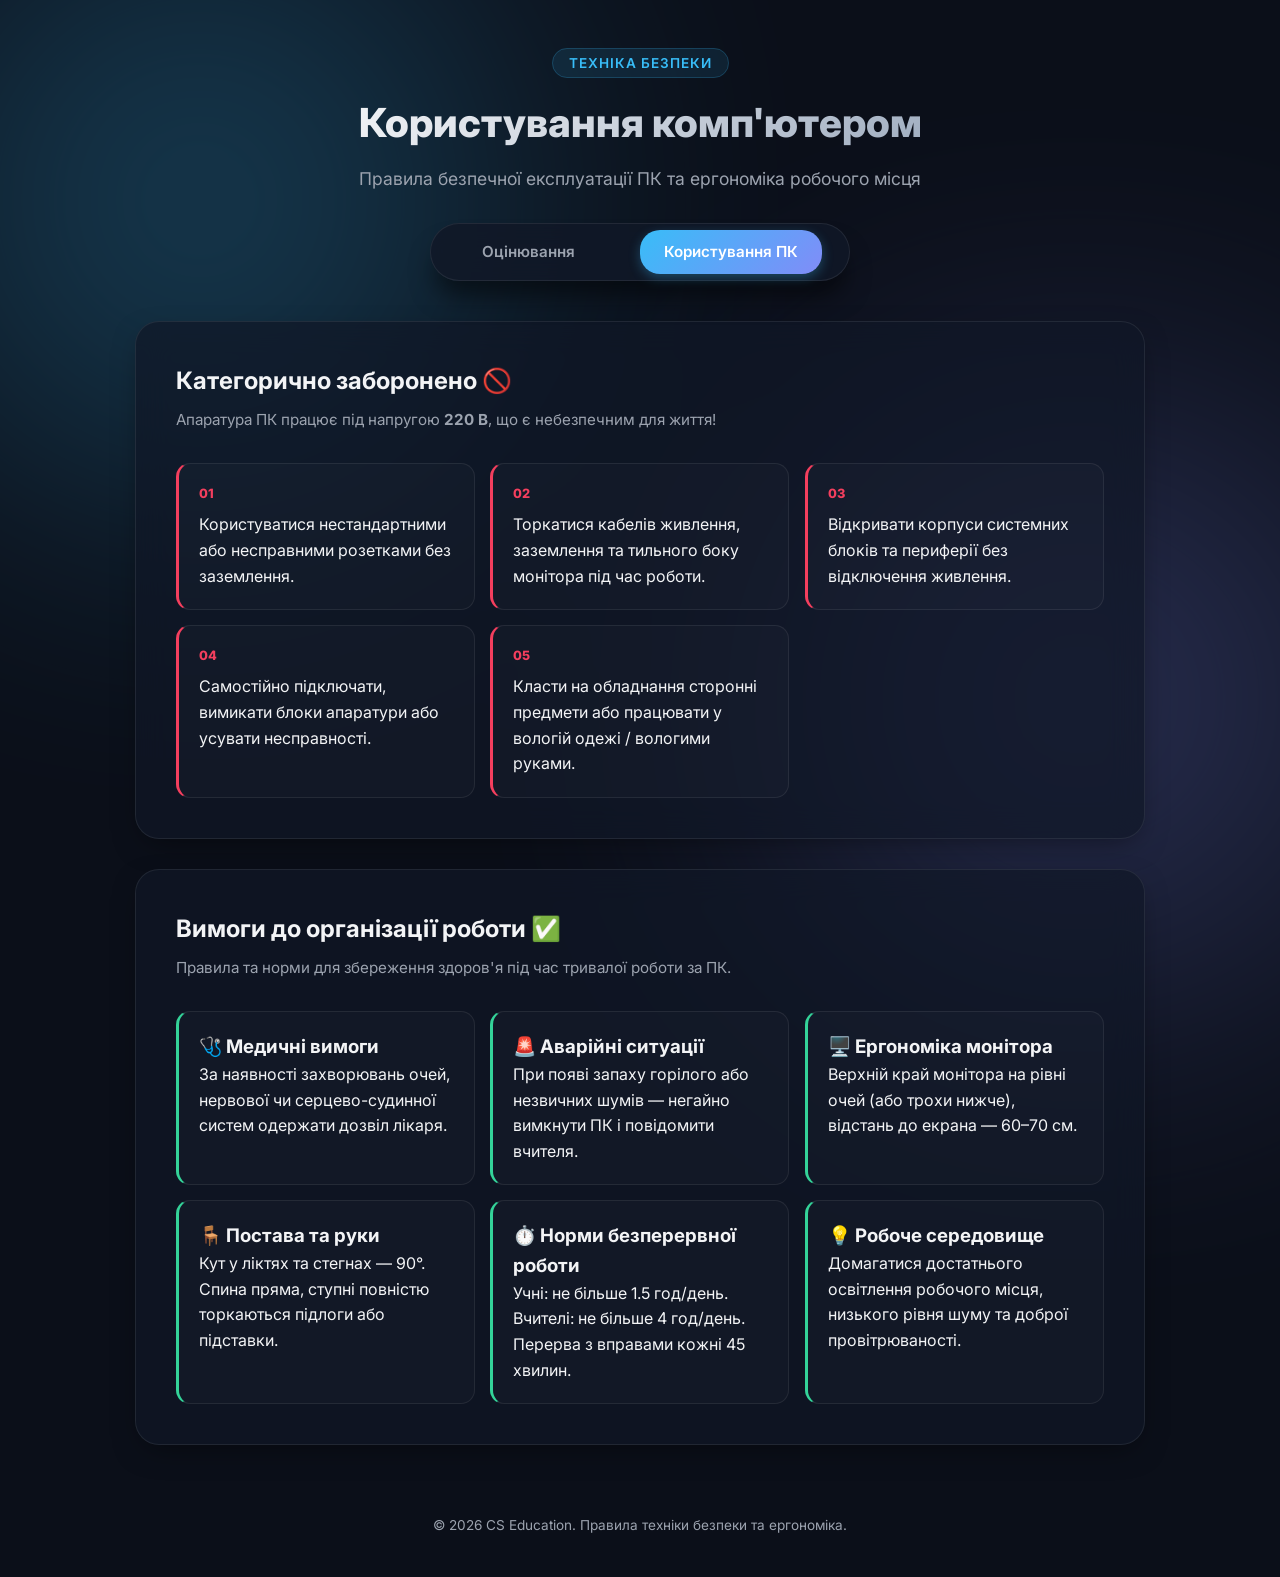
==== computer-rules.html @ 71c67681 "Add files via upload" ====
<!DOCTYPE html>
<html lang="uk">
<head>
    <meta charset="UTF-8">
    <meta name="viewport" content="width=device-width, initial-scale=1.0">
    <title>Правила користування ПК — Безпека та Ергономіка</title>
    <link rel="stylesheet" href="style.css">
    <link rel="preconnect" href="https://fonts.googleapis.com">
    <link rel="preconnect" href="https://fonts.gstatic.com" crossorigin>
    <link href="https://fonts.googleapis.com/css2?family=Inter:wght@300;400;600;700;800&display=swap" rel="stylesheet">
</head>
<body>

    <div class="bg-glow bg-glow-1"></div>
    <div class="bg-glow bg-glow-2"></div>

    <header class="hero">
        <span class="tag">Техніка безпеки</span>
        <h1>Користування комп'ютером</h1>
        <p>Правила безпечної експлуатації ПК та ергономіка робочого місця</p>
    </header>

    <nav class="glass-nav">
        <ul>
            <li><a href="criteria.html" class="nav-btn">Оцінювання</a></li>
            <li><a href="computer-rules.html" class="active nav-btn">Користування ПК</a></li>
        </ul>
    </nav>

    <main class="container">

        <!-- Заборонені дії -->
        <section id="safety-forbidden" class="glass-card warning-card">
            <h2 class="section-title">Категорично заборонено 🚫</h2>
            <p class="section-subtitle">Апаратура ПК працює під напругою <strong>220 В</strong>, що є небезпечним для життя!</p>
            
            <div class="rules-grid">
                <div class="rule-box forbidden js-hover-card">
                    <span class="rule-num">01</span>
                    <p>Користуватися нестандартними або несправними розетками без заземлення.</p>
                </div>
                <div class="rule-box forbidden js-hover-card">
                    <span class="rule-num">02</span>
                    <p>Торкатися кабелів живлення, заземлення та тильного боку монітора під час роботи.</p>
                </div>
                <div class="rule-box forbidden js-hover-card">
                    <span class="rule-num">03</span>
                    <p>Відкривати корпуси системних блоків та периферії без відключення живлення.</p>
                </div>
                <div class="rule-box forbidden js-hover-card">
                    <span class="rule-num">04</span>
                    <p>Самостійно підключати, вимикати блоки апаратури або усувати несправності.</p>
                </div>
                <div class="rule-box forbidden js-hover-card">
                    <span class="rule-num">05</span>
                    <p>Класти на обладнання сторонні предмети або працювати у вологій одежі / вологими руками.</p>
                </div>
            </div>
        </section>

        <!-- Обов'язкові вимоги та рекомендації -->
        <section id="safety-rules" class="glass-card">
            <h2 class="section-title">Вимоги до організації роботи ✅</h2>
            <p class="section-subtitle">Правила та норми для збереження здоров'я під час тривалої роботи за ПК.</p>
            
            <div class="rules-grid">
                <div class="rule-box allow js-hover-card">
                    <h3>🩺 Медичні вимоги</h3>
                    <p>За наявності захворювань очей, нервової чи серцево-судинної систем одержати дозвіл лікаря.</p>
                </div>
                <div class="rule-box allow js-hover-card">
                    <h3>🚨 Аварійні ситуації</h3>
                    <p>При появі запаху горілого або незвичних шумів — негайно вимкнути ПК і повідомити вчителя.</p>
                </div>
                <div class="rule-box allow js-hover-card">
                    <h3>🖥️ Ергономіка монітора</h3>
                    <p>Верхній край монітора на рівні очей (або трохи нижче), відстань до екрана — 60–70 см.</p>
                </div>
                <div class="rule-box allow js-hover-card">
                    <h3>🪑 Постава та руки</h3>
                    <p>Кут у ліктях та стегнах — 90°. Спина пряма, ступні повністю торкаються підлоги або підставки.</p>
                </div>
                <div class="rule-box allow js-hover-card">
                    <h3>⏱️ Норми безперервної роботи</h3>
                    <p>Учні: не більше 1.5 год/день. Вчителі: не більше 4 год/день. Перерва з вправами кожні 45 хвилин.</p>
                </div>
                <div class="rule-box allow js-hover-card">
                    <h3>💡 Робоче середовище</h3>
                    <p>Домагатися достатнього освітлення робочого місця, низького рівня шуму та доброї провітрюваності.</p>
                </div>
            </div>
        </section>

    </main>

    <footer>
        <p>&copy; 2026 CS Education. Правила техніки безпеки та ергономіка.</p>
    </footer>

    <!-- JavaScript для інтерактивності -->
    <script>
        document.addEventListener('DOMContentLoaded', () => {
            // Анімація для навігаційних кнопок
            const navButtons = document.querySelectorAll('.nav-btn');
            navButtons.forEach(btn => {
                btn.addEventListener('mouseenter', () => {
                    btn.style.transform = 'scale(1.12)';
                    btn.style.transition = 'transform 0.25s cubic-bezier(0.34, 1.56, 0.64, 1)';
                });
                btn.addEventListener('mouseleave', () => {
                    btn.style.transform = 'scale(1)';
                });
            });

            // Анімація для блоків правил
            const hoverCards = document.querySelectorAll('.js-hover-card');
            hoverCards.forEach(card => {
                card.addEventListener('mouseenter', () => {
                    card.style.transform = 'translateY(-5px) scale(1.02)';
                    card.style.transition = 'all 0.3s cubic-bezier(0.25, 0.8, 0.25, 1)';
                });
                card.addEventListener('mouseleave', () => {
                    card.style.transform = 'translateY(0) scale(1)';
                });
            });
        });
    </script>

</body>
</html>
---- style.css ----
:root {
    --bg-main: #0b0f19;
    --accent-blue: #38bdf8;
    --accent-purple: #818cf8;
    --accent-red: #f43f5e;
    --accent-orange: #fb923c;
    --accent-green: #34d399;
    --text-primary: #f3f4f6;
    --text-secondary: #9ca3af;
    --glass-bg: rgba(17, 24, 39, 0.7);
    --glass-border: rgba(255, 255, 255, 0.08);
}

* {
    box-sizing: border-box;
    margin: 0;
    padding: 0;
}

body {
    font-family: 'Inter', system-ui, -apple-system, sans-serif;
    background-color: var(--bg-main);
    color: var(--text-primary);
    line-height: 1.6;
    overflow-x: hidden;
    position: relative;
    min-height: 100vh;
}

/* Фон */
.bg-glow {
    position: absolute;
    width: 600px;
    height: 600px;
    border-radius: 50%;
    filter: blur(140px);
    z-index: -1;
    opacity: 0.25;
}

.bg-glow-1 { top: -100px; left: -100px; background: var(--accent-blue); }
.bg-glow-2 { top: 400px; right: -100px; background: var(--accent-purple); }

/* Hero Header */
.hero {
    text-align: center;
    padding: 50px 20px 30px;
    max-width: 800px;
    margin: 0 auto;
}

.tag {
    background: rgba(56, 189, 248, 0.1);
    color: var(--accent-blue);
    border: 1px solid rgba(56, 189, 248, 0.2);
    padding: 6px 16px;
    border-radius: 20px;
    font-size: 0.85rem;
    font-weight: 600;
    text-transform: uppercase;
    letter-spacing: 1px;
}

.hero h1 {
    font-size: 2.5rem;
    font-weight: 800;
    margin: 15px 0 10px;
    background: linear-gradient(135deg, #ffffff 0%, #94a3b8 100%);
    -webkit-background-clip: text;
    -webkit-text-fill-color: transparent;
}

.hero p {
    color: var(--text-secondary);
    font-size: 1.1rem;
}

/* Navigation */
.glass-nav {
    position: sticky;
    top: 20px;
    z-index: 100;
    max-width: 420px;
    margin: 0 auto 40px;
    background: rgba(17, 24, 39, 0.85);
    backdrop-filter: blur(12px);
    border: 1px solid var(--glass-border);
    border-radius: 30px;
    padding: 6px;
    box-shadow: 0 20px 25px -5px rgba(0, 0, 0, 0.5);
}

.glass-nav ul {
    display: flex;
    justify-content: space-around;
    list-style: none;
}

.nav-btn {
    display: inline-block;
    color: var(--text-secondary);
    text-decoration: none;
    font-weight: 600;
    font-size: 0.95rem;
    padding: 10px 24px;
    border-radius: 20px;
    will-change: transform;
}

.glass-nav a.active {
    color: #fff;
    background: linear-gradient(135deg, var(--accent-blue), var(--accent-purple));
    box-shadow: 0 4px 12px rgba(56, 189, 248, 0.3);
}

/* Container & Cards */
.container {
    max-width: 1050px;
    margin: 0 auto;
    padding: 0 20px;
}

.glass-card {
    background: var(--glass-bg);
    backdrop-filter: blur(16px);
    border: 1px solid var(--glass-border);
    border-radius: 24px;
    padding: 40px;
    margin-bottom: 30px;
    box-shadow: 0 10px 30px -10px rgba(0, 0, 0, 0.5);
}

.section-title {
    font-size: 1.5rem;
    font-weight: 700;
    margin-bottom: 8px;
}

.section-subtitle {
    color: var(--text-secondary);
    font-size: 0.95rem;
    margin-bottom: 30px;
}

/* Info Cards */
.cards-grid {
    display: grid;
    grid-template-columns: repeat(auto-fit, minmax(300px, 1fr));
    gap: 20px;
}

.info-card {
    background: rgba(255, 255, 255, 0.02);
    border: 1px solid var(--glass-border);
    border-radius: 16px;
    padding: 25px;
    will-change: transform;
}

.card-icon {
    font-size: 2rem;
    margin-bottom: 15px;
}

.info-card h3 {
    font-size: 1.2rem;
    margin-bottom: 12px;
}

.info-card ul {
    list-style: none;
    color: var(--text-secondary);
    font-size: 0.9rem;
}

.info-card li {
    margin-bottom: 8px;
    position: relative;
    padding-left: 18px;
}

.info-card li::before {
    content: "•";
    color: var(--accent-blue);
    position: absolute;
    left: 0;
    font-weight: bold;
}

/* Шкала оцінювання (Нова структура картками) */
.levels-container {
    display: flex;
    flex-direction: column;
    gap: 20px;
}

.level-card {
    background: rgba(255, 255, 255, 0.02);
    border: 1px solid var(--glass-border);
    border-radius: 16px;
    padding: 24px;
    will-change: transform;
}

.level-header {
    display: flex;
    align-items: center;
    gap: 12px;
    margin-bottom: 18px;
    padding-bottom: 12px;
    border-bottom: 1px solid rgba(255, 255, 255, 0.05);
}

.level-badge {
    font-size: 0.75rem;
    font-weight: 800;
    text-transform: uppercase;
    letter-spacing: 0.5px;
    padding: 4px 10px;
    border-radius: 8px;
    border: 1px solid;
}

.border-1 { color: var(--accent-red); border-color: rgba(244, 63, 94, 0.3); background: rgba(244, 63, 94, 0.1); }
.border-2 { color: var(--accent-orange); border-color: rgba(251, 146, 60, 0.3); background: rgba(251, 146, 60, 0.1); }
.border-3 { color: var(--accent-blue); border-color: rgba(56, 189, 248, 0.3); background: rgba(56, 189, 248, 0.1); }
.border-4 { color: var(--accent-green); border-color: rgba(52, 211, 153, 0.3); background: rgba(52, 211, 153, 0.1); }

.score-list {
    display: flex;
    flex-direction: column;
    gap: 12px;
}

.score-item {
    display: flex;
    align-items: flex-start;
    gap: 15px;
}

.score-item p {
    font-size: 0.92rem;
    color: var(--text-secondary);
    margin-top: 2px;
}

.badge {
    display: inline-flex;
    align-items: center;
    justify-content: center;
    min-width: 30px;
    height: 30px;
    border-radius: 8px;
    font-weight: 700;
    font-size: 0.85rem;
    flex-shrink: 0;
}

.badge-1 { background: rgba(244, 63, 94, 0.15); color: var(--accent-red); }
.badge-2 { background: rgba(251, 146, 60, 0.15); color: var(--accent-orange); }
.badge-3 { background: rgba(56, 189, 248, 0.15); color: var(--accent-blue); }
.badge-4 { background: rgba(52, 211, 153, 0.15); color: var(--accent-green); }

/* Правила ПК */
.rules-grid {
    display: grid;
    grid-template-columns: repeat(auto-fit, minmax(240px, 1fr));
    gap: 15px;
}

.rule-box {
    background: rgba(255, 255, 255, 0.02);
    border: 1px solid var(--glass-border);
    border-radius: 14px;
    padding: 20px;
    will-change: transform;
}

.rule-box.forbidden { border-left: 3px solid var(--accent-red); }
.rule-box.allow { border-left: 3px solid var(--accent-green); }

.rule-num {
    font-size: 0.8rem;
    font-weight: 800;
    color: var(--accent-red);
    display: block;
    margin-bottom: 8px;
}

footer {
    text-align: center;
    padding: 40px 20px;
    color: var(--text-secondary);
    font-size: 0.85rem;
}

@media (max-width: 768px) {
    .hero h1 { font-size: 1.8rem; }
    .glass-card { padding: 25px; }
    .glass-nav { width: 90%; }
}

/* Кнопка копіювання та позиціонування шапки рівнів */
.level-header {
    display: flex;
    align-items: center;
    justify-content: space-between;
    gap: 12px;
    margin-bottom: 18px;
    padding-bottom: 12px;
    border-bottom: 1px solid rgba(255, 255, 255, 0.05);
}

.level-title-group {
    display: flex;
    align-items: center;
    gap: 12px;
}

.copy-btn {
    display: inline-flex;
    align-items: center;
    gap: 6px;
    background: rgba(255, 255, 255, 0.05);
    border: 1px solid var(--glass-border);
    color: var(--text-secondary);
    padding: 6px 14px;
    border-radius: 12px;
    font-size: 0.82rem;
    font-weight: 600;
    cursor: pointer;
    transition: all 0.25s ease;
}

.copy-btn:hover {
    color: #fff;
    background: rgba(255, 255, 255, 0.12);
    border-color: rgba(255, 255, 255, 0.2);
}

.copy-btn.copied {
    background: rgba(52, 211, 153, 0.2);
    border-color: rgba(52, 211, 153, 0.4);
    color: var(--accent-green);
}

.copy-icon {
    font-size: 0.9rem;
}
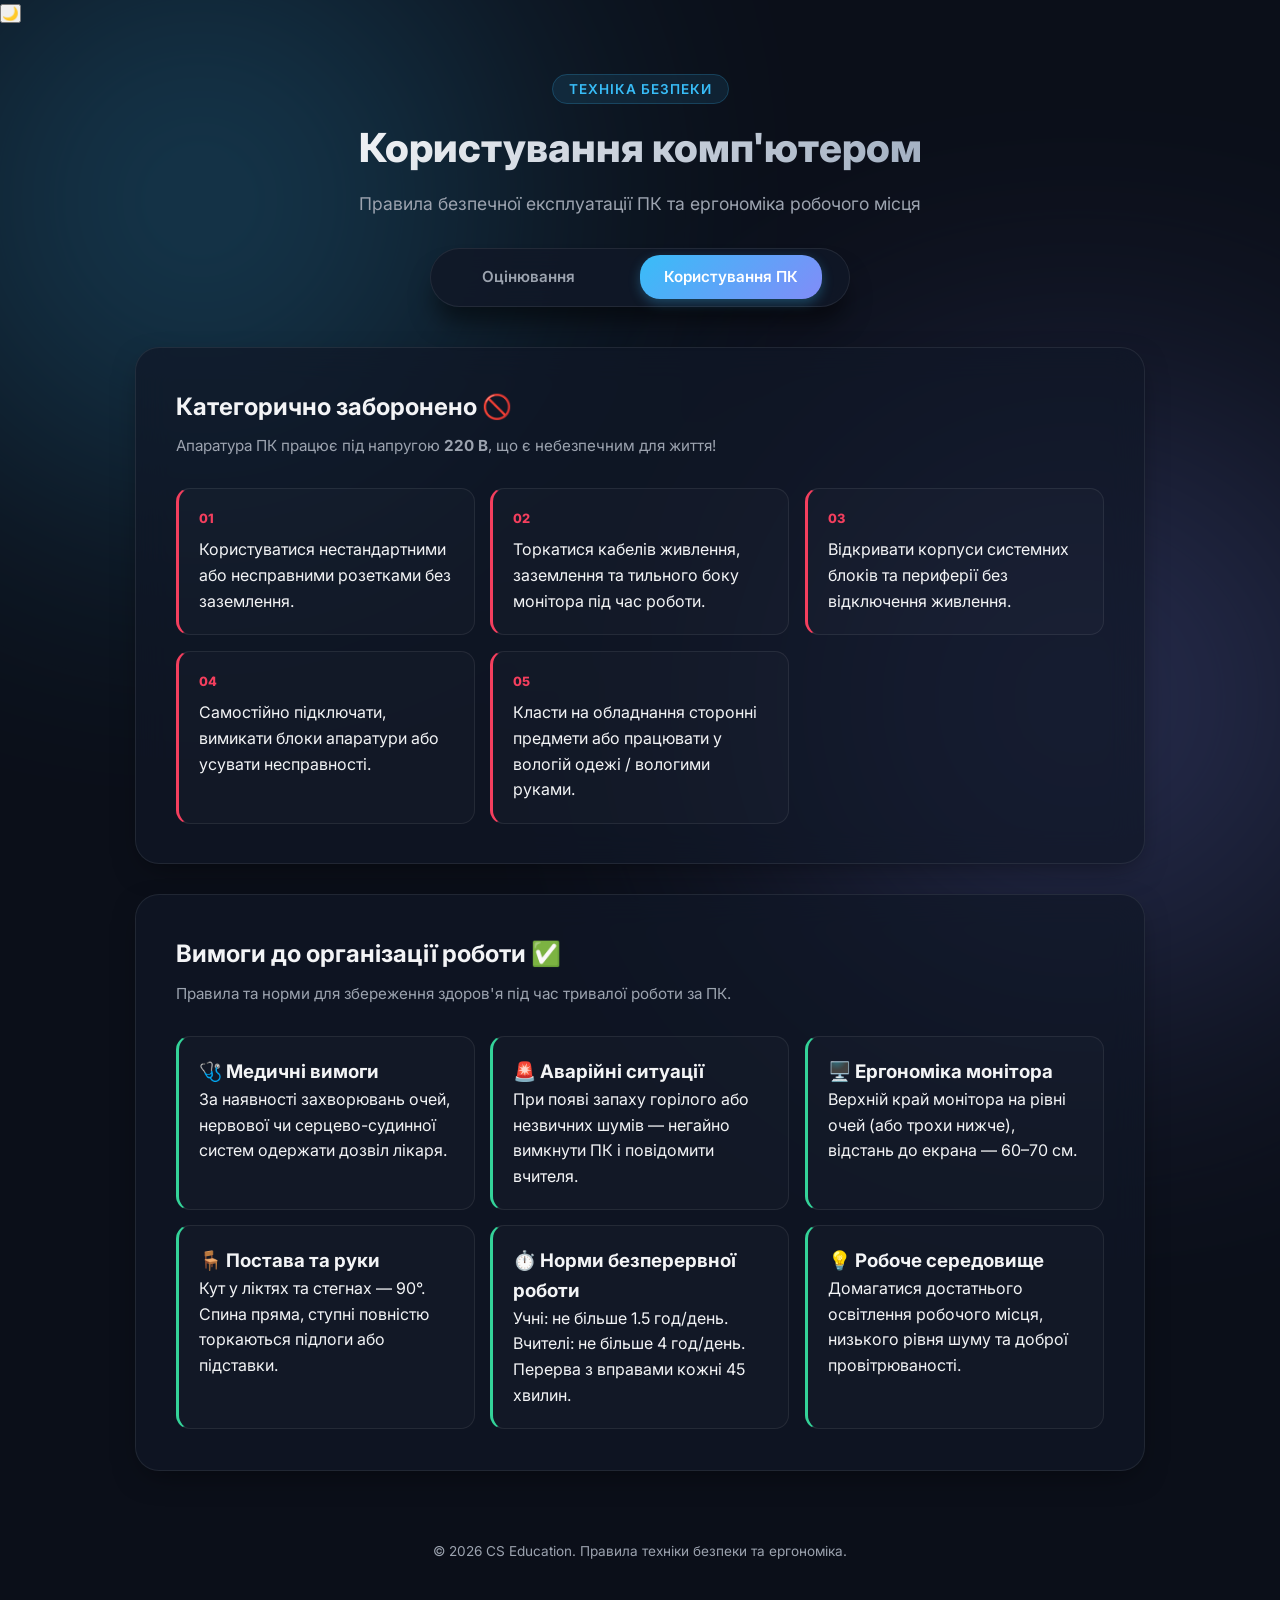
==== commit 5ad1b0a2: "Update computer-rules.html" ====
--- a/computer-rules.html
+++ b/computer-rules.html
@@ -10,6 +10,10 @@
     <link href="https://fonts.googleapis.com/css2?family=Inter:wght@300;400;600;700;800&display=swap" rel="stylesheet">
 </head>
 <body>
+    <!-- Кнопка перемикання теми у правому верхньому кутку -->
+<button id="theme-toggle" class="theme-toggle-btn" title="Змінити тему">
+    <span id="theme-icon">🌙</span>
+</button>   
 
     <div class="bg-glow bg-glow-1"></div>
     <div class="bg-glow bg-glow-2"></div>
@@ -22,7 +26,7 @@
 
     <nav class="glass-nav">
         <ul>
-            <li><a href="criteria.html" class="nav-btn">Оцінювання</a></li>
+            <li><a href="index.html" class="nav-btn">Оцінювання</a></li>
             <li><a href="computer-rules.html" class="active nav-btn">Користування ПК</a></li>
         </ul>
     </nav>
@@ -98,33 +102,128 @@
     </footer>
 
     <!-- JavaScript для інтерактивності -->
-    <script>
-        document.addEventListener('DOMContentLoaded', () => {
-            // Анімація для навігаційних кнопок
-            const navButtons = document.querySelectorAll('.nav-btn');
-            navButtons.forEach(btn => {
-                btn.addEventListener('mouseenter', () => {
-                    btn.style.transform = 'scale(1.12)';
-                    btn.style.transition = 'transform 0.25s cubic-bezier(0.34, 1.56, 0.64, 1)';
+<script>
+    document.addEventListener('DOMContentLoaded', () => {
+        const themeBtn = document.getElementById('theme-toggle');
+        const themeIcon = document.getElementById('theme-icon');
+
+        if (themeBtn && themeIcon) {
+            const savedTheme = localStorage.getItem('theme');
+            if (savedTheme === 'light') {
+                document.body.classList.add('light-theme');
+                themeIcon.innerText = '☀️';
+            }
+
+            const applyThemeToggle = () => {
+                document.body.classList.toggle('light-theme');
+                const isLight = document.body.classList.contains('light-theme');
+                themeIcon.innerText = isLight ? '☀️' : '🌙';
+                localStorage.setItem('theme', isLight ? 'light' : 'dark');
+            };
+
+            themeBtn.addEventListener('click', (e) => {
+                // Прибираємо фокус з кнопки, щоб уникнути миготіння карток і кнопок
+                themeBtn.blur();
+
+                const rect = themeBtn.getBoundingClientRect();
+                const x = rect.left + rect.width / 2;
+                const y = rect.top + rect.height / 2;
+
+                // Розраховуємо радіус, щоб коло повністю накрило екран
+                const endRadius = Math.hypot(
+                    Math.max(x, window.innerWidth - x),
+                    Math.max(y, window.innerHeight - y)
+                );
+
+                if (document.startViewTransition) {
+                    const transition = document.startViewTransition(() => {
+                        applyThemeToggle();
+                    });
+
+                    transition.ready.then(() => {
+                        document.documentElement.animate(
+                            {
+                                clipPath: [
+                                    `circle(0px at ${x}px ${y}px)`,
+                                    `circle(${endRadius}px at ${x}px ${y}px)`
+                                ]
+                            },
+                            {
+                                duration: 1500, // Тривалість анімації (1.5 секунди)
+                                easing: 'cubic-bezier(0.4, 0, 0.2, 1)', // М'який та плавний рух
+                                pseudoElement: '::view-transition-new(root)'
+                            }
+                        );
+                    });
+                } else {
+                    applyThemeToggle();
+                }
+            });
+        }
+
+        // Логіка копіювання вмісту рівнів
+        const copyButtons = document.querySelectorAll('.copy-btn');
+        copyButtons.forEach(btn => {
+            btn.addEventListener('click', (e) => {
+                e.stopPropagation();
+                btn.blur();
+                
+                const card = btn.closest('.level-card');
+                if (!card) return;
+
+                const levelName = card.querySelector('h3')?.innerText || '';
+                const levelBadge = card.querySelector('.level-badge')?.innerText || '';
+                const items = card.querySelectorAll('.score-item');
+                
+                let textToCopy = `${levelBadge}: ${levelName}\n`;
+                items.forEach(item => {
+                    const score = item.querySelector('.badge')?.innerText || '';
+                    const text = item.querySelector('p')?.innerText || '';
+                    textToCopy += `${score} бал(ів) — ${text}\n`;
                 });
-                btn.addEventListener('mouseleave', () => {
-                    btn.style.transform = 'scale(1)';
+
+                navigator.clipboard.writeText(textToCopy.trim()).then(() => {
+                    const iconSpan = btn.querySelector('.copy-icon');
+                    const textSpan = btn.querySelector('.copy-text');
+                    
+                    if (iconSpan) iconSpan.innerText = '✅';
+                    if (textSpan) textSpan.innerText = 'Скопійовано!';
+                    btn.classList.add('copied');
+
+                    setTimeout(() => {
+                        if (iconSpan) iconSpan.innerText = '📋';
+                        if (textSpan) textSpan.innerText = 'Копіювати';
+                        btn.classList.remove('copied');
+                    }, 2000);
                 });
             });
-
-            // Анімація для блоків правил
-            const hoverCards = document.querySelectorAll('.js-hover-card');
-            hoverCards.forEach(card => {
-                card.addEventListener('mouseenter', () => {
-                    card.style.transform = 'translateY(-5px) scale(1.02)';
-                    card.style.transition = 'all 0.3s cubic-bezier(0.25, 0.8, 0.25, 1)';
-                });
-                card.addEventListener('mouseleave', () => {
-                    card.style.transform = 'translateY(0) scale(1)';
-                });
-            });
         });
-    </script>
+
+        // Анімація для навігаційних кнопок
+        const navButtons = document.querySelectorAll('.nav-btn');
+        navButtons.forEach(btn => {
+            btn.addEventListener('mouseenter', () => {
+                btn.style.transform = 'scale(1.12)';
+                btn.style.transition = 'transform 0.25s cubic-bezier(0.34, 1.56, 0.64, 1)';
+            });
+            btn.addEventListener('mouseleave', () => {
+                btn.style.transform = 'scale(1)';
+            });
+        });
+
+        // Анімація для блоків карток
+        const hoverCards = document.querySelectorAll('.js-hover-card');
+        hoverCards.forEach(card => {
+            card.addEventListener('mouseenter', () => {
+                card.style.transform = 'translateY(-5px) scale(1.02)';
+                card.style.transition = 'all 0.3s cubic-bezier(0.25, 0.8, 0.25, 1)';
+            });
+            card.addEventListener('mouseleave', () => {
+                card.style.transform = 'translateY(0) scale(1)';
+            });
+        });
+    });
+</script>
 
 </body>
-</html>+</html>
